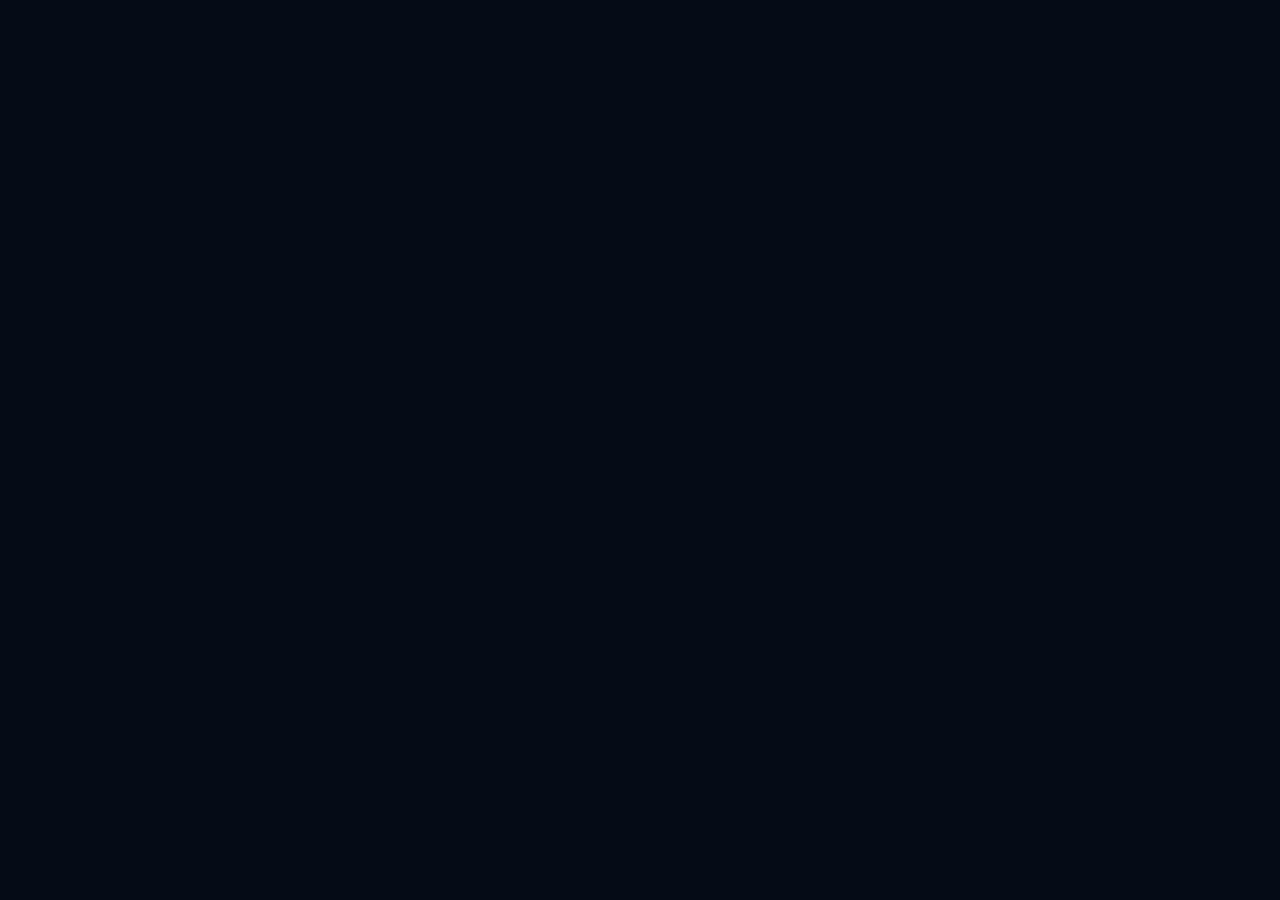
==== index.html @ f531c2b9 "Site Zera AI Solutions - versao inicial Site institucional com secoes: Hero, Servicos, Sobre, Tecnol" ====
<!DOCTYPE html>
<html lang="pt-BR">
<head>
  <meta charset="UTF-8">
  <meta name="viewport" content="width=device-width, initial-scale=1.0">
  <title>Zera AI Solution's — Automação inteligente para empresas</title>
  <meta name="description" content="Agentes de IA, sistemas personalizados e suporte técnico para empresas que querem escalar com inteligência.">

  <link rel="preconnect" href="https://fonts.googleapis.com">
  <link rel="preconnect" href="https://fonts.gstatic.com" crossorigin>
  <link href="https://fonts.googleapis.com/css2?family=Space+Grotesk:wght@400;500;600;700&family=Sora:wght@400;500;600;700&family=Outfit:wght@400;500;600;700&family=JetBrains+Mono:wght@400;500;600&display=swap" rel="stylesheet">

  <link rel="stylesheet" href="styles.css">
</head>
<body>
  <div id="root"></div>

  <script src="https://unpkg.com/react@18.3.1/umd/react.development.js" integrity="sha384-hD6/rw4ppMLGNu3tX5cjIb+uRZ7UkRJ6BPkLpg4hAu/6onKUg4lLsHAs9EBPT82L" crossorigin="anonymous"></script>
  <script src="https://unpkg.com/react-dom@18.3.1/umd/react-dom.development.js" integrity="sha384-u6aeetuaXnQ38mYT8rp6sbXaQe3NL9t+IBXmnYxwkUI2Hw4bsp2Wvmx4yRQF1uAm" crossorigin="anonymous"></script>
  <script src="https://unpkg.com/@babel/standalone@7.29.0/babel.min.js" integrity="sha384-m08KidiNqLdpJqLq95G/LEi8Qvjl/xUYll3QILypMoQ65QorJ9Lvtp2RXYGBFj1y" crossorigin="anonymous"></script>

  <script type="text/babel" src="tweaks-panel.jsx"></script>
  <script type="text/babel" src="effects.jsx"></script>
  <script type="text/babel" src="sections.jsx"></script>
  <script type="text/babel" src="app.jsx"></script>
</body>
</html>
---- styles.css ----
/* === Zera AI Solutions — Global Styles === */

:root {
  --bg-0:        #050b16;
  --bg-1:        #0a1628;
  --bg-2:        #0f2540;
  --panel:       rgba(15, 37, 64, 0.55);
  --panel-bd:    rgba(94, 198, 240, 0.18);
  --cyan:        #1ec6f0;
  --cyan-2:      #4fe3ff;
  --cyan-soft:   rgba(30, 198, 240, 0.15);
  --navy:        #0f2d4a;
  --mint:        #5cffd1;
  --text:        #e8f4ff;
  --text-mute:   #8aa3bd;
  --text-dim:    #5a7493;
  --grid:        rgba(94, 198, 240, 0.06);
  --radius:      14px;
  --radius-lg:   24px;
  --shadow-glow: 0 0 60px rgba(30, 198, 240, 0.18);
}

* { box-sizing: border-box; }
html, body { margin: 0; padding: 0; }
html { scroll-behavior: smooth; }

body {
  background: var(--bg-0);
  color: var(--text);
  font-family: 'Space Grotesk', ui-sans-serif, system-ui, sans-serif;
  font-feature-settings: 'ss01', 'cv11';
  -webkit-font-smoothing: antialiased;
  overflow-x: hidden;
  cursor: none;
}

@media (max-width: 820px) { body { cursor: auto; } }

/* === Background scaffold (fixed layers) === */
.bg-stack {
  position: fixed; inset: 0; z-index: 0; pointer-events: none;
  overflow: hidden;
}
.bg-stack .grid-lines {
  position: absolute; inset: 0;
  background-image:
    linear-gradient(var(--grid) 1px, transparent 1px),
    linear-gradient(90deg, var(--grid) 1px, transparent 1px);
  background-size: 64px 64px;
  mask-image: radial-gradient(ellipse 80% 60% at 50% 30%, #000 30%, transparent 80%);
  -webkit-mask-image: radial-gradient(ellipse 80% 60% at 50% 30%, #000 30%, transparent 80%);
}
.bg-stack .glow-a {
  position: absolute; left: -10%; top: -20%;
  width: 65vw; height: 65vw;
  background: radial-gradient(circle, rgba(30, 198, 240, 0.18), transparent 60%);
  filter: blur(40px);
  animation: drift-a 24s ease-in-out infinite alternate;
}
.bg-stack .glow-b {
  position: absolute; right: -15%; bottom: -10%;
  width: 60vw; height: 60vw;
  background: radial-gradient(circle, rgba(92, 255, 209, 0.10), transparent 60%);
  filter: blur(60px);
  animation: drift-b 32s ease-in-out infinite alternate;
}
.bg-stack canvas { position: absolute; inset: 0; width: 100%; height: 100%; }

@keyframes drift-a {
  to { transform: translate3d(8vw, 6vh, 0) scale(1.05); }
}
@keyframes drift-b {
  to { transform: translate3d(-6vw, -4vh, 0) scale(1.08); }
}

/* === Custom cursor === */
.cursor-dot, .cursor-ring {
  position: fixed; top: 0; left: 0;
  pointer-events: none; z-index: 9999;
  border-radius: 50%;
  transform: translate(-50%, -50%);
  mix-blend-mode: screen;
}
.cursor-dot {
  width: 6px; height: 6px;
  background: var(--cyan-2);
  box-shadow: 0 0 12px var(--cyan-2);
}
.cursor-ring {
  width: 36px; height: 36px;
  border: 1.5px solid rgba(79, 227, 255, 0.5);
  transition: width .25s ease, height .25s ease, border-color .25s ease, background-color .25s ease;
}
.cursor-ring.hover {
  width: 64px; height: 64px;
  border-color: rgba(79, 227, 255, 0.9);
  background: rgba(79, 227, 255, 0.08);
}
.cursor-ring.click { width: 24px; height: 24px; }
@media (max-width: 820px) { .cursor-dot, .cursor-ring { display: none; } }

/* === Layout shell === */
.app { position: relative; z-index: 1; }
.container {
  max-width: 1240px;
  margin: 0 auto;
  padding: 0 32px;
}
@media (max-width: 720px) { .container { padding: 0 20px; } }

/* === Nav === */
.nav {
  position: fixed; top: 0; left: 0; right: 0; z-index: 50;
  display: flex; align-items: center; justify-content: space-between;
  padding: 14px 32px;
  background: linear-gradient(to bottom, rgba(5, 11, 22, 0.85), rgba(5, 11, 22, 0));
  backdrop-filter: blur(12px) saturate(140%);
  -webkit-backdrop-filter: blur(12px) saturate(140%);
  border-bottom: 1px solid transparent;
  transition: transform .35s ease, background .25s ease, border-color .25s ease;
}
.nav.scrolled {
  background: rgba(5, 11, 22, 0.78);
  border-bottom-color: rgba(94, 198, 240, 0.12);
}
.nav.hidden { transform: translateY(-100%); }
.nav-logo { display: flex; align-items: center; gap: 10px; text-decoration: none; color: var(--text); }
.nav-logo img { height: 52px; width: auto; }
@media (max-width: 720px) { .nav-logo img { height: 44px; } }
.nav-links { display: flex; gap: 8px; align-items: center; }
.nav-links a {
  color: var(--text-mute); text-decoration: none;
  font-size: 14px; padding: 8px 14px; border-radius: 8px;
  transition: color .2s, background .2s;
  position: relative;
}
.nav-links a:hover { color: var(--text); background: rgba(94, 198, 240, 0.06); }
.nav-cta {
  margin-left: 8px;
  padding: 10px 18px !important;
  background: linear-gradient(135deg, var(--cyan), var(--cyan-2));
  color: var(--bg-0) !important;
  font-weight: 600;
  border-radius: 999px !important;
  box-shadow: 0 0 0 1px rgba(79, 227, 255, 0.3), 0 8px 24px rgba(30, 198, 240, 0.25);
}
.nav-cta:hover { background: linear-gradient(135deg, var(--cyan-2), var(--cyan)) !important; }

@media (max-width: 820px) {
  .nav { padding: 12px 20px; }
  .nav-links { display: none; }
  .nav-links.mobile-open {
    display: flex; flex-direction: column;
    position: absolute; top: 100%; left: 0; right: 0;
    background: rgba(5, 11, 22, 0.95);
    padding: 20px; gap: 4px;
    border-top: 1px solid rgba(94, 198, 240, 0.12);
  }
  .nav-burger { display: flex !important; }
}
.nav-burger {
  display: none;
  width: 40px; height: 40px;
  align-items: center; justify-content: center;
  border: 1px solid rgba(94, 198, 240, 0.2);
  border-radius: 10px; background: transparent; color: var(--text);
  cursor: none;
}

/* === Section base === */
section { position: relative; padding: 120px 0; }
@media (max-width: 720px) { section { padding: 80px 0; } }

.eyebrow {
  display: inline-flex; align-items: center; gap: 8px;
  font-family: 'JetBrains Mono', monospace;
  font-size: 12px; letter-spacing: 0.08em; text-transform: uppercase;
  color: var(--cyan-2);
  padding: 6px 12px;
  border: 1px solid rgba(94, 198, 240, 0.25);
  border-radius: 999px;
  background: rgba(30, 198, 240, 0.04);
}
.eyebrow .dot {
  width: 6px; height: 6px; border-radius: 50%;
  background: var(--cyan-2); box-shadow: 0 0 8px var(--cyan-2);
  animation: pulse 1.6s ease-in-out infinite;
}
@keyframes pulse {
  0%, 100% { opacity: 1; transform: scale(1); }
  50% { opacity: 0.5; transform: scale(0.7); }
}

.h-display {
  font-family: 'Space Grotesk', sans-serif;
  font-weight: 600;
  font-size: clamp(38px, 5.6vw, 84px);
  line-height: 1.02;
  letter-spacing: -0.025em;
  margin: 18px 0 0;
  text-wrap: balance;
}
.h-section {
  font-family: 'Space Grotesk', sans-serif;
  font-weight: 600;
  font-size: clamp(32px, 4vw, 56px);
  line-height: 1.05;
  letter-spacing: -0.02em;
  margin: 16px 0 0;
  text-wrap: balance;
}
.h-display .accent, .h-section .accent {
  background: linear-gradient(135deg, var(--cyan-2), var(--cyan), var(--mint));
  background-clip: text;
  -webkit-background-clip: text;
  color: transparent;
  background-size: 200% 200%;
  animation: shine 8s ease-in-out infinite;
}
@keyframes shine {
  0%, 100% { background-position: 0% 50%; }
  50% { background-position: 100% 50%; }
}

.section-lead {
  margin: 24px 0 0;
  color: var(--text-mute);
  font-size: clamp(16px, 1.3vw, 19px);
  line-height: 1.55;
  max-width: 640px;
  text-wrap: pretty;
}

/* === Buttons === */
.btn {
  display: inline-flex; align-items: center; gap: 10px;
  padding: 14px 24px;
  font-family: inherit;
  font-size: 15px; font-weight: 600;
  border-radius: 999px;
  border: none;
  cursor: none;
  text-decoration: none;
  transition: transform .2s ease, box-shadow .2s ease;
  position: relative;
  white-space: nowrap;
}
.btn-primary {
  background: linear-gradient(135deg, var(--cyan), var(--cyan-2));
  color: #04111f;
  box-shadow:
    0 0 0 1px rgba(79, 227, 255, 0.3) inset,
    0 8px 30px rgba(30, 198, 240, 0.35);
}
.btn-primary:hover { box-shadow: 0 0 0 1px rgba(79, 227, 255, 0.5) inset, 0 12px 40px rgba(30, 198, 240, 0.55); }
.btn-ghost {
  background: rgba(94, 198, 240, 0.05);
  color: var(--text);
  border: 1px solid rgba(94, 198, 240, 0.25);
}
.btn-ghost:hover { background: rgba(94, 198, 240, 0.1); border-color: rgba(94, 198, 240, 0.45); }
.btn .arrow { transition: transform .2s ease; }
.btn:hover .arrow { transform: translateX(4px); }

/* === Reveal animation === */
.reveal {
  opacity: 0; transform: translateY(24px);
  transition: opacity .9s cubic-bezier(.2,.8,.2,1), transform .9s cubic-bezier(.2,.8,.2,1);
}
.reveal.in { opacity: 1; transform: none; }
.reveal-stagger > * { transition-delay: calc(var(--i, 0) * 80ms); }

/* === Hero === */
.hero {
  min-height: 100vh;
  display: flex; flex-direction: column; justify-content: center;
  padding-top: 160px; padding-bottom: 80px;
  position: relative;
}
.hero-grid {
  display: grid; grid-template-columns: 1.1fr 0.9fr; gap: 64px; align-items: center;
}
@media (max-width: 980px) { .hero-grid { grid-template-columns: 1fr; gap: 48px; } }
.hero-cta-row { display: flex; gap: 14px; margin-top: 36px; flex-wrap: wrap; }
.hero-meta {
  display: flex; gap: 32px; margin-top: 56px;
  padding-top: 28px;
  border-top: 1px solid rgba(94, 198, 240, 0.14);
  flex-wrap: wrap;
}
.hero-meta .stat { display: flex; flex-direction: column; gap: 4px; }
.hero-meta .stat .num {
  font-family: 'Space Grotesk', sans-serif;
  font-size: 28px; font-weight: 600; color: var(--cyan-2);
  letter-spacing: -0.02em;
}
.hero-meta .stat .lbl { font-size: 12px; color: var(--text-mute); text-transform: uppercase; letter-spacing: 0.06em; }

/* Hero visual — orbiting Z */
.hero-visual {
  position: relative;
  aspect-ratio: 1;
  max-width: 520px;
  margin-left: auto;
}
.hero-visual .core {
  position: absolute; inset: 25%;
  border-radius: 28px;
  background: linear-gradient(135deg, rgba(30, 198, 240, 0.2), rgba(15, 45, 74, 0.6));
  border: 1px solid rgba(79, 227, 255, 0.4);
  display: flex; align-items: center; justify-content: center;
  box-shadow:
    0 0 80px rgba(30, 198, 240, 0.4),
    0 0 0 1px rgba(79, 227, 255, 0.15) inset;
  backdrop-filter: blur(8px);
  z-index: 3;
}
.hero-visual .core svg { width: 60%; height: 60%; }
.hero-visual .ring {
  position: absolute; inset: 0;
  border: 1px dashed rgba(94, 198, 240, 0.25);
  border-radius: 50%;
  animation: spin 40s linear infinite;
}
.hero-visual .ring.r2 { inset: 12%; animation-duration: 28s; animation-direction: reverse; border-style: dotted; }
.hero-visual .ring.r3 { inset: 22%; animation-duration: 18s; }
@keyframes spin { to { transform: rotate(360deg); } }

.hero-visual .satellite {
  position: absolute;
  width: 56px; height: 56px;
  border-radius: 14px;
  background: rgba(15, 37, 64, 0.85);
  border: 1px solid rgba(94, 198, 240, 0.3);
  display: flex; align-items: center; justify-content: center;
  font-family: 'JetBrains Mono', monospace; font-size: 11px;
  color: var(--cyan-2);
  backdrop-filter: blur(8px);
  z-index: 4;
  box-shadow: 0 8px 24px rgba(0,0,0,.4);
}
.hero-visual .sat-1 { top: 6%; left: 50%; transform: translateX(-50%); }
.hero-visual .sat-2 { top: 50%; right: 0; transform: translateY(-50%); }
.hero-visual .sat-3 { bottom: 6%; left: 50%; transform: translateX(-50%); }
.hero-visual .sat-4 { top: 50%; left: 0; transform: translateY(-50%); }

.hero-visual .data-line {
  position: absolute; inset: 0; pointer-events: none; z-index: 2;
}

/* === Service cards === */
.services-grid {
  display: grid; grid-template-columns: repeat(3, 1fr); gap: 20px;
  margin-top: 64px;
}
@media (max-width: 900px) { .services-grid { grid-template-columns: 1fr; } }

.service-card {
  position: relative;
  padding: 32px 28px;
  border-radius: var(--radius-lg);
  background: linear-gradient(180deg, rgba(15, 37, 64, 0.55), rgba(10, 22, 40, 0.7));
  border: 1px solid rgba(94, 198, 240, 0.16);
  overflow: hidden;
  transform-style: preserve-3d;
  transition: border-color .25s ease, transform .25s cubic-bezier(.2,.8,.2,1);
  min-height: 360px;
  display: flex; flex-direction: column;
}
.service-card::before {
  content: ""; position: absolute; inset: -1px;
  background: radial-gradient(400px circle at var(--mx, 50%) var(--my, 50%),
    rgba(79, 227, 255, 0.18), transparent 40%);
  opacity: 0; transition: opacity .35s ease;
  pointer-events: none; border-radius: inherit;
}
.service-card:hover::before { opacity: 1; }
.service-card:hover { border-color: rgba(79, 227, 255, 0.4); }

.service-card .num {
  font-family: 'JetBrains Mono', monospace;
  font-size: 12px; color: var(--text-dim);
  letter-spacing: 0.1em;
}
.service-card .icon {
  width: 56px; height: 56px;
  border-radius: 14px;
  background: linear-gradient(135deg, rgba(30, 198, 240, 0.18), rgba(15, 45, 74, 0.4));
  border: 1px solid rgba(79, 227, 255, 0.25);
  display: flex; align-items: center; justify-content: center;
  margin: 16px 0 24px;
  color: var(--cyan-2);
  position: relative;
  z-index: 1;
}
.service-card h3 {
  font-size: 24px; font-weight: 600;
  letter-spacing: -0.01em; margin: 0 0 12px;
  position: relative; z-index: 1;
}
.service-card p {
  color: var(--text-mute); font-size: 15px; line-height: 1.6;
  margin: 0; flex: 1;
  position: relative; z-index: 1;
}
.service-card .feats {
  list-style: none; padding: 0; margin: 24px 0 0;
  display: flex; flex-direction: column; gap: 8px;
  position: relative; z-index: 1;
}
.service-card .feats li {
  display: flex; align-items: center; gap: 10px;
  font-size: 13px; color: var(--text);
  font-family: 'JetBrains Mono', monospace;
}
.service-card .feats li::before {
  content: ""; width: 6px; height: 6px; border-radius: 50%;
  background: var(--cyan-2); box-shadow: 0 0 8px var(--cyan-2);
}

/* === Sobre === */
.about-grid {
  display: grid; grid-template-columns: 1fr 1fr; gap: 64px; align-items: center;
  margin-top: 64px;
}
@media (max-width: 900px) { .about-grid { grid-template-columns: 1fr; gap: 40px; } }
.about-text p { color: var(--text-mute); font-size: 17px; line-height: 1.65; }
.about-stats {
  display: grid; grid-template-columns: repeat(2, 1fr); gap: 16px;
}
.stat-tile {
  padding: 28px 24px;
  border-radius: var(--radius);
  background: rgba(15, 37, 64, 0.4);
  border: 1px solid rgba(94, 198, 240, 0.16);
}
.stat-tile .num {
  font-family: 'Space Grotesk', sans-serif;
  font-size: 44px; font-weight: 600; line-height: 1;
  background: linear-gradient(135deg, var(--cyan-2), var(--mint));
  background-clip: text; -webkit-background-clip: text; color: transparent;
  letter-spacing: -0.03em;
}
.stat-tile .lbl { color: var(--text-mute); font-size: 14px; margin-top: 10px; }

/* === Tech marquee === */
.tech-marquee {
  margin-top: 56px;
  position: relative;
  mask-image: linear-gradient(90deg, transparent, #000 10%, #000 90%, transparent);
  -webkit-mask-image: linear-gradient(90deg, transparent, #000 10%, #000 90%, transparent);
  overflow: hidden;
}
.tech-track {
  display: flex; gap: 14px;
  animation: marquee 38s linear infinite;
  width: max-content;
}
.tech-marquee.row-2 .tech-track { animation-direction: reverse; animation-duration: 46s; }
@keyframes marquee {
  to { transform: translateX(-50%); }
}
.tech-chip {
  display: inline-flex; align-items: center; gap: 10px;
  padding: 14px 22px;
  border-radius: 999px;
  background: rgba(15, 37, 64, 0.5);
  border: 1px solid rgba(94, 198, 240, 0.18);
  font-family: 'JetBrains Mono', monospace;
  font-size: 14px; color: var(--text);
  white-space: nowrap;
  transition: border-color .2s, background .2s;
}
.tech-chip:hover { border-color: rgba(79, 227, 255, 0.5); background: rgba(30, 198, 240, 0.1); }
.tech-chip .blob {
  width: 22px; height: 22px; border-radius: 6px;
  display: flex; align-items: center; justify-content: center;
  font-size: 11px; font-weight: 700;
  color: #04111f;
  background: var(--cyan-2);
}

/* === Cases === */
.cases-grid {
  display: grid; grid-template-columns: repeat(6, 1fr); gap: 20px;
  margin-top: 56px;
}
@media (max-width: 900px) { .cases-grid { grid-template-columns: 1fr; } }
.case-card {
  position: relative;
  border-radius: var(--radius-lg);
  background: linear-gradient(180deg, rgba(15, 37, 64, 0.6), rgba(10, 22, 40, 0.7));
  border: 1px solid rgba(94, 198, 240, 0.16);
  padding: 28px;
  overflow: hidden;
  display: flex; flex-direction: column;
  min-height: 320px;
  transition: border-color .25s, transform .25s;
}
.case-card.span-3 { grid-column: span 3; }
.case-card.span-4 { grid-column: span 4; }
.case-card.span-2 { grid-column: span 2; }
@media (max-width: 900px) {
  .case-card.span-3, .case-card.span-4, .case-card.span-2 { grid-column: span 1; }
}
.case-card:hover { border-color: rgba(79, 227, 255, 0.4); transform: translateY(-4px); }
.case-card .tag {
  font-family: 'JetBrains Mono', monospace;
  font-size: 11px; color: var(--cyan-2);
  letter-spacing: 0.08em; text-transform: uppercase;
}
.case-card h4 {
  font-size: 22px; font-weight: 600; margin: 14px 0 8px; letter-spacing: -0.01em;
}
.case-card p {
  color: var(--text-mute); font-size: 14px; line-height: 1.6; margin: 0;
}
.case-card .metric-row {
  display: flex; gap: 24px; margin-top: auto; padding-top: 20px;
  border-top: 1px solid rgba(94, 198, 240, 0.12);
}
.case-card .metric .v { font-size: 22px; font-weight: 600; color: var(--text); }
.case-card .metric .l { font-size: 11px; color: var(--text-mute); text-transform: uppercase; letter-spacing: 0.06em; margin-top: 2px; }

.case-visual {
  position: absolute; inset: 0; opacity: 0.5; pointer-events: none;
}
.case-visual.scan {
  background: repeating-linear-gradient(45deg,
    transparent, transparent 12px,
    rgba(79, 227, 255, 0.05) 12px, rgba(79, 227, 255, 0.05) 13px);
}

/* === FAQ === */
.faq-list { margin-top: 48px; display: flex; flex-direction: column; gap: 12px; max-width: 820px; }
.faq-item {
  border: 1px solid rgba(94, 198, 240, 0.16);
  border-radius: var(--radius);
  background: rgba(15, 37, 64, 0.4);
  overflow: hidden;
  transition: border-color .2s, background .2s;
}
.faq-item:hover { border-color: rgba(94, 198, 240, 0.3); }
.faq-item.open { border-color: rgba(79, 227, 255, 0.5); background: rgba(15, 37, 64, 0.6); }
.faq-q {
  display: flex; align-items: center; justify-content: space-between;
  padding: 22px 26px;
  cursor: none;
  font-size: 16px; font-weight: 500; color: var(--text);
  user-select: none;
}
.faq-q .plus {
  width: 28px; height: 28px; border-radius: 8px;
  background: rgba(94, 198, 240, 0.1);
  display: flex; align-items: center; justify-content: center;
  color: var(--cyan-2);
  transition: transform .25s, background .25s;
}
.faq-item.open .faq-q .plus { transform: rotate(45deg); background: rgba(79, 227, 255, 0.2); }
.faq-a {
  max-height: 0; overflow: hidden;
  transition: max-height .35s ease;
}
.faq-item.open .faq-a { max-height: 320px; }
.faq-a p {
  padding: 0 26px 22px; margin: 0;
  color: var(--text-mute); font-size: 15px; line-height: 1.65;
}

/* === Contact === */
.contact-grid {
  display: grid; grid-template-columns: 1fr 1.1fr; gap: 56px;
  margin-top: 56px; align-items: start;
}
@media (max-width: 900px) { .contact-grid { grid-template-columns: 1fr; gap: 40px; } }

.contact-info { display: flex; flex-direction: column; gap: 24px; }
.contact-info .info-tile {
  display: flex; gap: 16px; align-items: flex-start;
  padding: 18px;
  border: 1px solid rgba(94, 198, 240, 0.16);
  border-radius: var(--radius);
  background: rgba(15, 37, 64, 0.3);
}
.contact-info .info-tile .icon {
  width: 40px; height: 40px; border-radius: 10px;
  background: rgba(30, 198, 240, 0.12);
  display: flex; align-items: center; justify-content: center;
  color: var(--cyan-2); flex-shrink: 0;
}
.contact-info .info-tile .lbl { color: var(--text-mute); font-size: 13px; }
.contact-info .info-tile .val { color: var(--text); font-size: 16px; font-weight: 500; margin-top: 2px; }

.contact-form {
  padding: 32px;
  border-radius: var(--radius-lg);
  background: linear-gradient(180deg, rgba(15, 37, 64, 0.6), rgba(10, 22, 40, 0.7));
  border: 1px solid rgba(94, 198, 240, 0.2);
  position: relative;
  overflow: hidden;
}
.contact-form::after {
  content: ""; position: absolute; inset: 0;
  background: radial-gradient(600px circle at var(--mx, 50%) var(--my, 50%),
    rgba(79, 227, 255, 0.08), transparent 50%);
  pointer-events: none;
}
.field { display: flex; flex-direction: column; gap: 8px; margin-bottom: 18px; position: relative; }
.field label {
  font-size: 12px; color: var(--text-mute); text-transform: uppercase;
  letter-spacing: 0.06em; font-family: 'JetBrains Mono', monospace;
}
.field input, .field textarea, .field select {
  font-family: inherit;
  font-size: 15px;
  color: var(--text);
  background: rgba(5, 11, 22, 0.5);
  border: 1px solid rgba(94, 198, 240, 0.2);
  border-radius: 10px;
  padding: 14px 16px;
  outline: none;
  transition: border-color .2s, background .2s, box-shadow .2s;
  cursor: none;
}
.field textarea { resize: vertical; min-height: 110px; }
.field input:focus, .field textarea:focus, .field select:focus {
  border-color: var(--cyan-2);
  background: rgba(5, 11, 22, 0.7);
  box-shadow: 0 0 0 3px rgba(79, 227, 255, 0.12);
}
.field.error input, .field.error textarea, .field.error select { border-color: #ff6b8e; }
.field .err-msg {
  font-size: 12px; color: #ff8aa8; margin-top: 4px;
  font-family: 'JetBrains Mono', monospace;
}
.field-row { display: grid; grid-template-columns: 1fr 1fr; gap: 14px; }
@media (max-width: 600px) { .field-row { grid-template-columns: 1fr; } }

.form-success {
  display: flex; flex-direction: column; align-items: center; justify-content: center;
  text-align: center; padding: 40px 20px; gap: 16px;
  min-height: 360px;
}
.form-success .check-orb {
  width: 80px; height: 80px; border-radius: 50%;
  background: linear-gradient(135deg, rgba(92, 255, 209, 0.25), rgba(30, 198, 240, 0.15));
  border: 1px solid rgba(92, 255, 209, 0.5);
  display: flex; align-items: center; justify-content: center;
  color: var(--mint);
  box-shadow: 0 0 40px rgba(92, 255, 209, 0.3);
  animation: pop .5s cubic-bezier(.2,.8,.2,1.4);
}
@keyframes pop {
  from { transform: scale(0.4); opacity: 0; }
}
.form-success h3 { font-size: 24px; margin: 0; }
.form-success p { color: var(--text-mute); margin: 0; }

/* === Footer === */
.footer {
  padding: 60px 0 40px;
  border-top: 1px solid rgba(94, 198, 240, 0.12);
  margin-top: 60px;
}
.footer-grid {
  display: flex; align-items: center; justify-content: space-between;
  gap: 24px; flex-wrap: wrap;
}
.footer-logo { display: flex; align-items: center; gap: 12px; color: var(--text); }
.footer-logo img { height: 36px; }
.footer .copy { color: var(--text-dim); font-size: 13px; font-family: 'JetBrains Mono', monospace; }
.footer .links { display: flex; gap: 18px; }
.footer .links a { color: var(--text-mute); font-size: 13px; text-decoration: none; }
.footer .links a:hover { color: var(--cyan-2); }
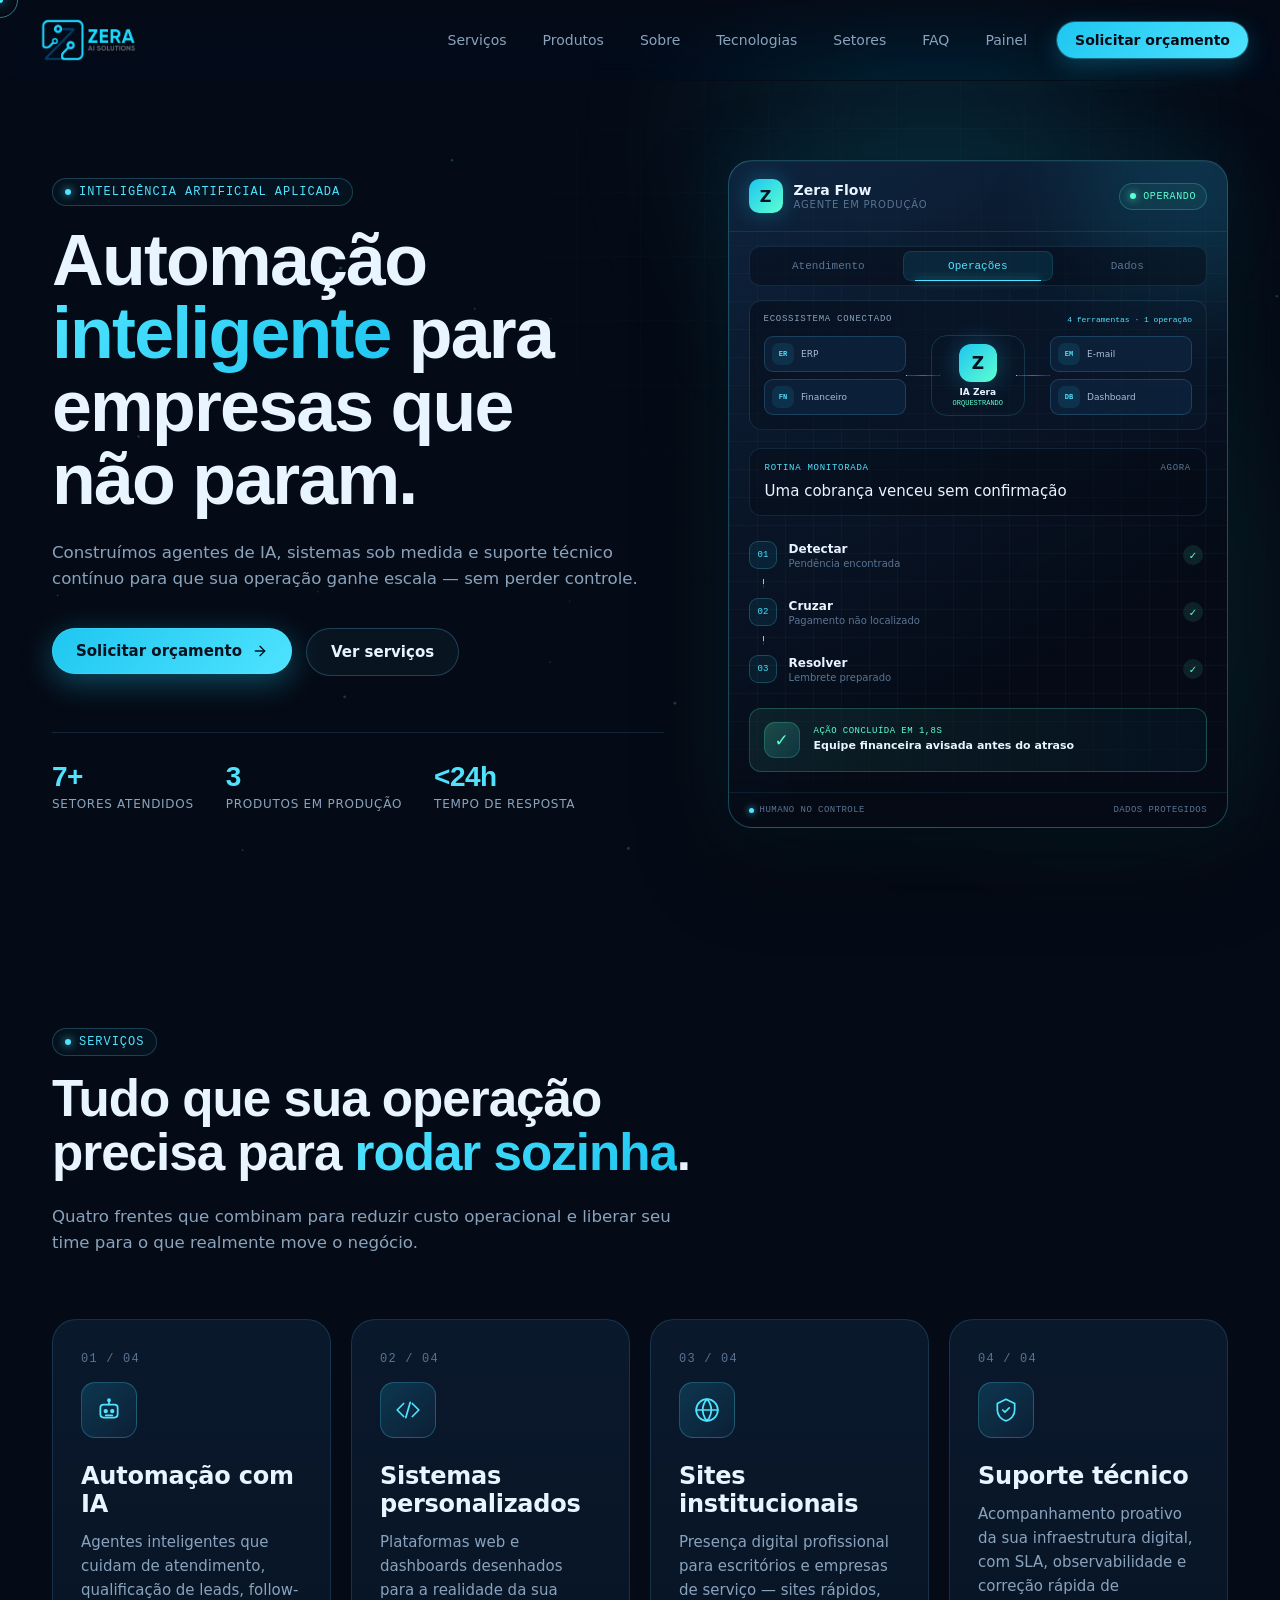
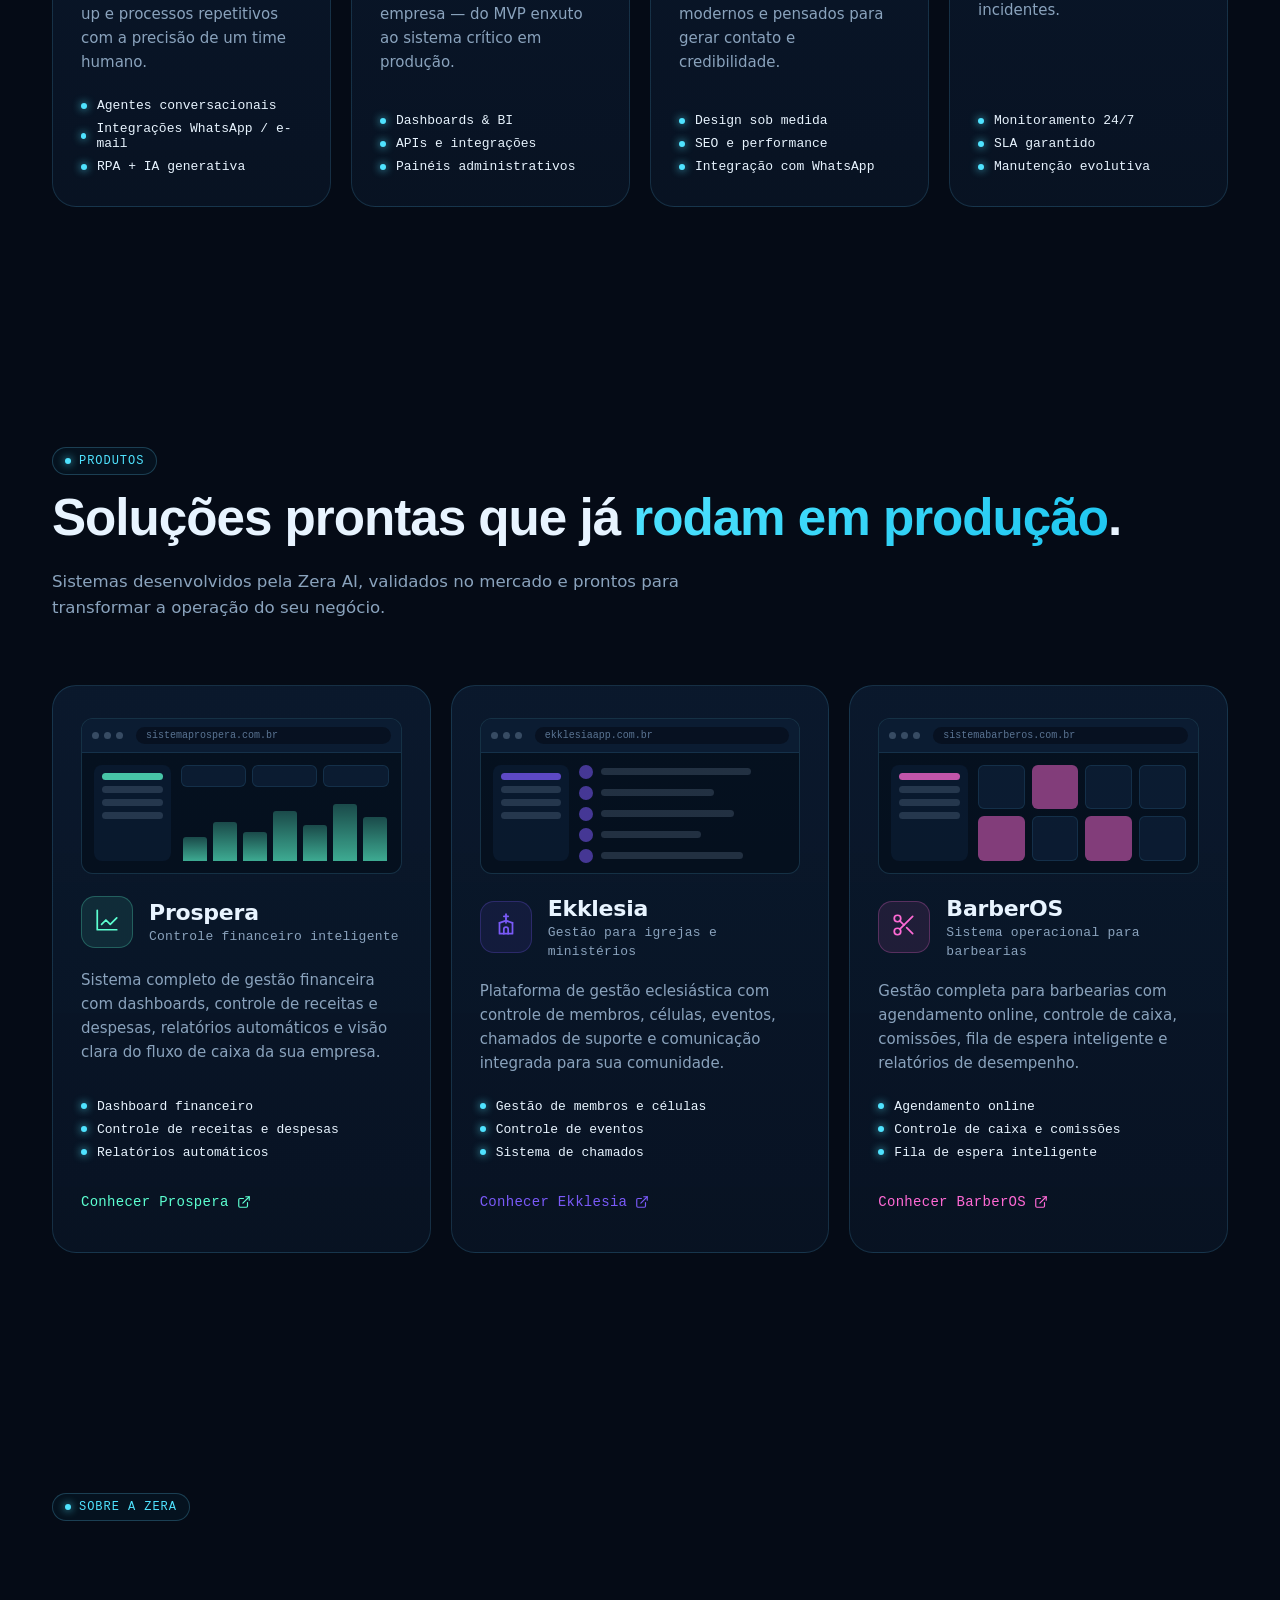
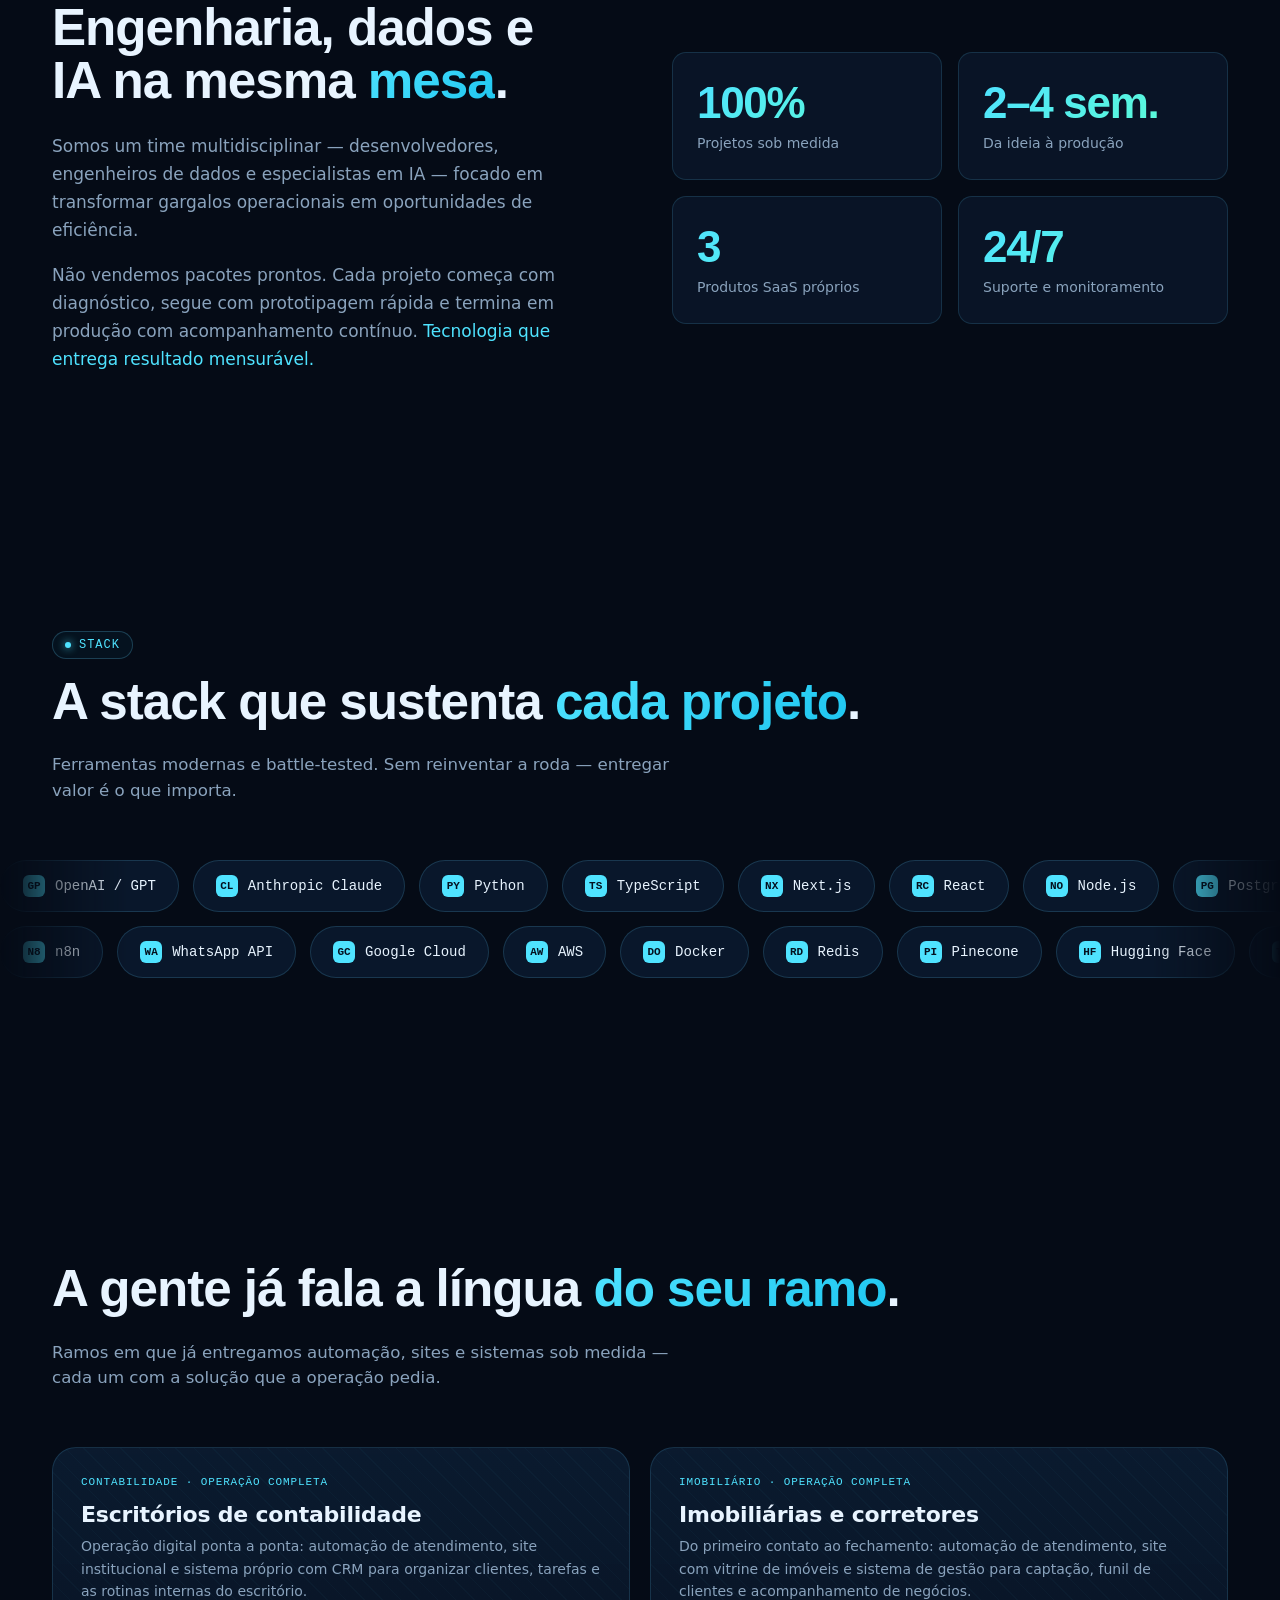
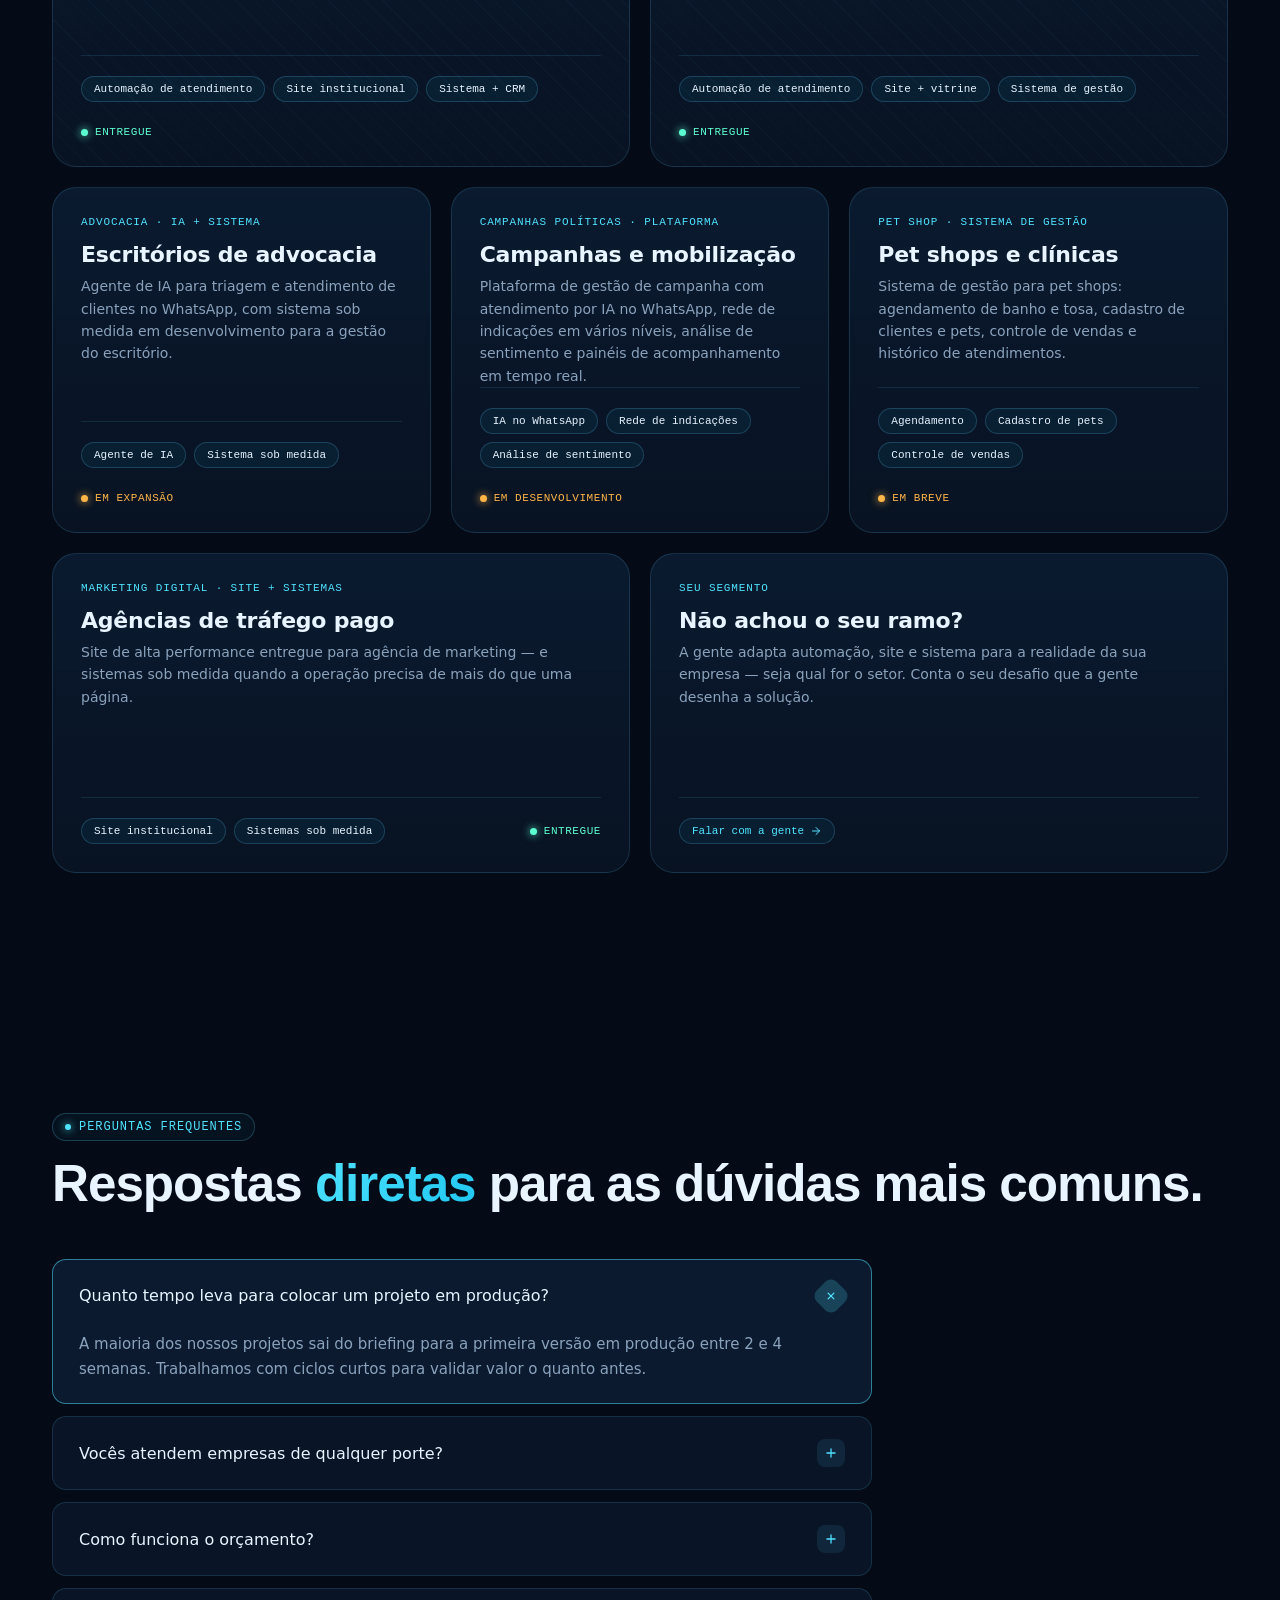
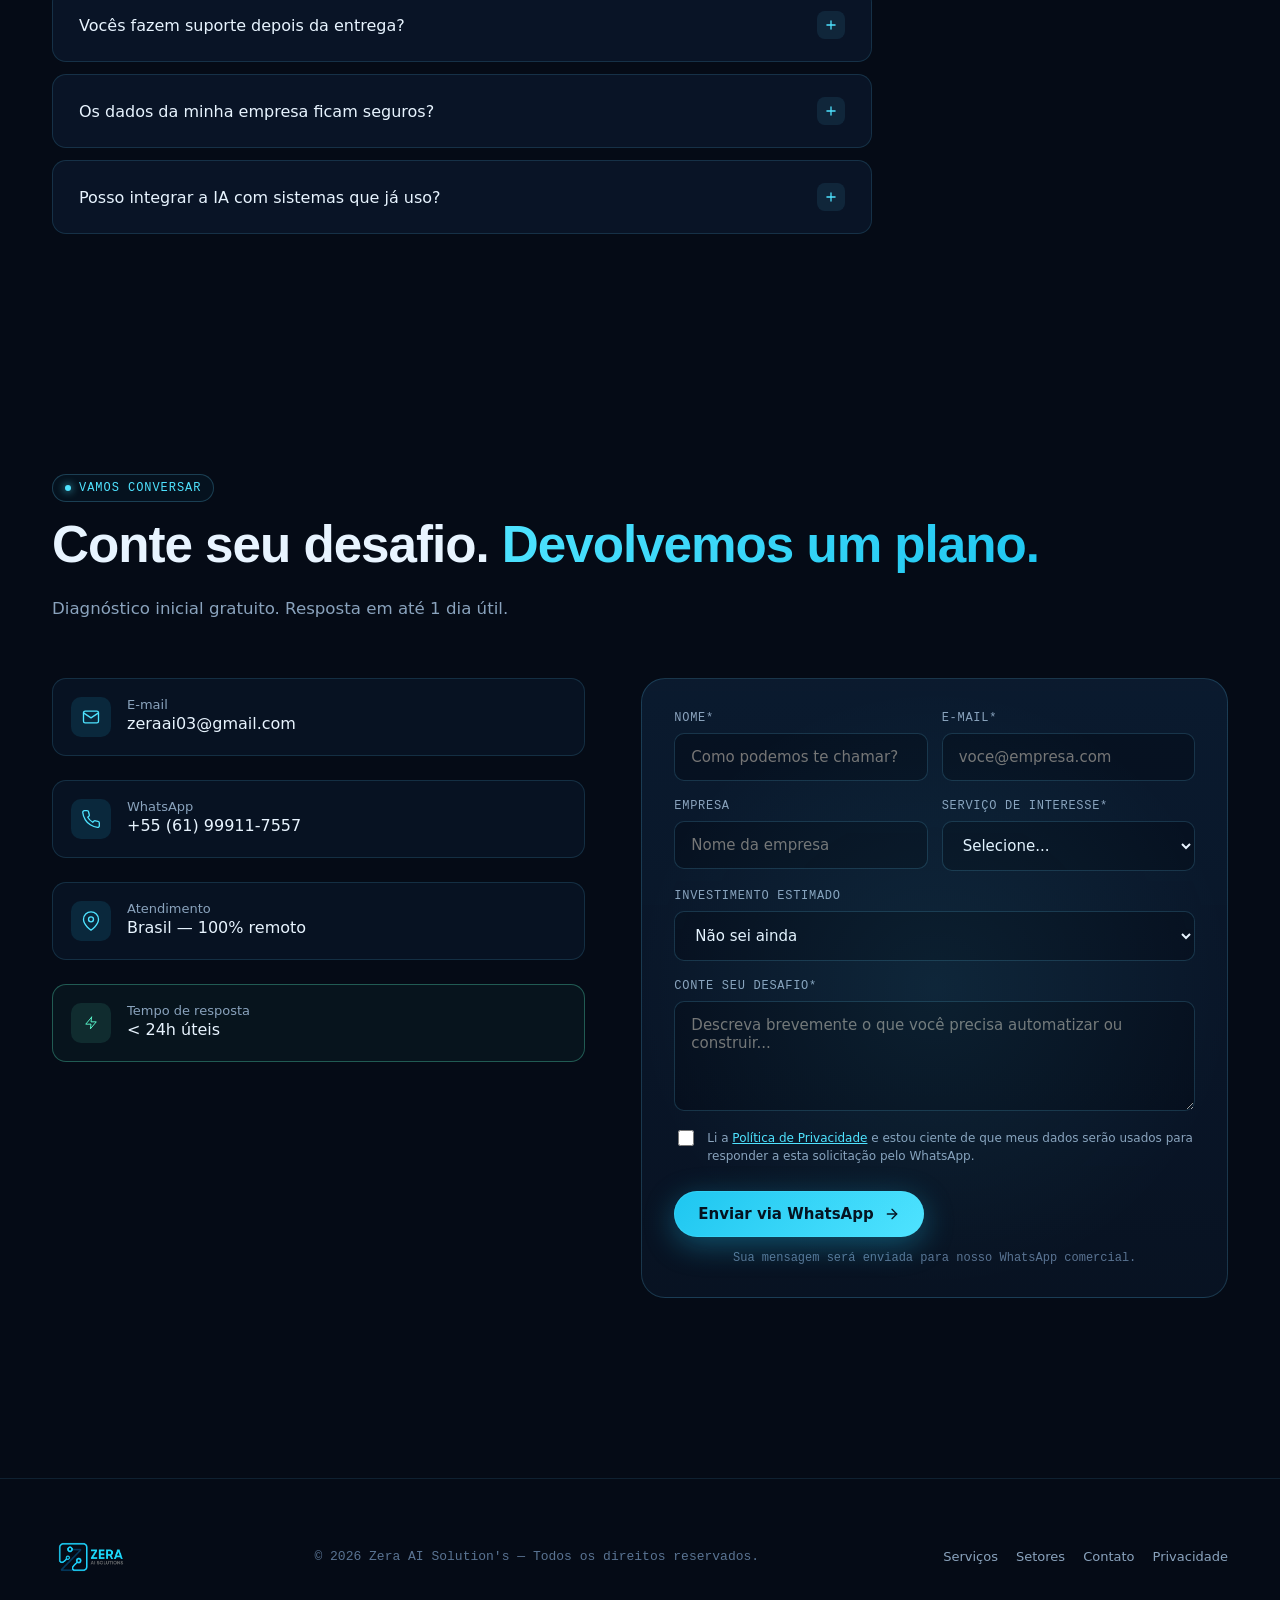
==== commit 82a35d89: "Melhora hero, privacidade e performance do site" ====
--- a/index.html
+++ b/index.html
@@ -5,6 +5,9 @@
   <meta name="viewport" content="width=device-width, initial-scale=1.0">
   <title>Zera AI Solution's — Automação inteligente para empresas</title>
   <meta name="description" content="Agentes de IA, sistemas personalizados e suporte técnico para empresas que querem escalar com inteligência.">
+
+  <link rel="icon" type="image/png" href="assets/zera-logo.png">
+  <link rel="apple-touch-icon" href="assets/zera-logo.png">
 
   <link rel="preconnect" href="https://fonts.googleapis.com">
   <link rel="preconnect" href="https://fonts.gstatic.com" crossorigin>
@@ -15,13 +18,10 @@
 <body>
   <div id="root"></div>
 
-  <script src="https://unpkg.com/react@18.3.1/umd/react.development.js" integrity="sha384-hD6/rw4ppMLGNu3tX5cjIb+uRZ7UkRJ6BPkLpg4hAu/6onKUg4lLsHAs9EBPT82L" crossorigin="anonymous"></script>
-  <script src="https://unpkg.com/react-dom@18.3.1/umd/react-dom.development.js" integrity="sha384-u6aeetuaXnQ38mYT8rp6sbXaQe3NL9t+IBXmnYxwkUI2Hw4bsp2Wvmx4yRQF1uAm" crossorigin="anonymous"></script>
-  <script src="https://unpkg.com/@babel/standalone@7.29.0/babel.min.js" integrity="sha384-m08KidiNqLdpJqLq95G/LEi8Qvjl/xUYll3QILypMoQ65QorJ9Lvtp2RXYGBFj1y" crossorigin="anonymous"></script>
-
-  <script type="text/babel" src="tweaks-panel.jsx"></script>
-  <script type="text/babel" src="effects.jsx"></script>
-  <script type="text/babel" src="sections.jsx"></script>
-  <script type="text/babel" src="app.jsx"></script>
+  <script src="assets/vendor/react.production.min.js"></script>
+  <script src="assets/vendor/react-dom.production.min.js"></script>
+  <script src="effects.js"></script>
+  <script src="sections.js"></script>
+  <script src="app.js"></script>
 </body>
 </html>
--- a/styles.css
+++ b/styles.css
@@ -20,7 +20,7 @@
   --shadow-glow: 0 0 60px rgba(30, 198, 240, 0.18);
 }
 
-* { box-sizing: border-box; }
+* { box-sizing: border-box; cursor: none; }
 html, body { margin: 0; padding: 0; }
 html { scroll-behavior: smooth; }
 
@@ -32,9 +32,19 @@
   -webkit-font-smoothing: antialiased;
   overflow-x: hidden;
   cursor: none;
-}
-
-@media (max-width: 820px) { body { cursor: auto; } }
+  user-select: none;
+  -webkit-user-select: none;
+  caret-color: transparent;
+}
+
+input, textarea, select, [contenteditable] {
+  cursor: text;
+  user-select: text;
+  -webkit-user-select: text;
+  caret-color: auto;
+}
+
+@media (max-width: 820px) { *, body { cursor: auto; } }
 
 /* === Background scaffold (fixed layers) === */
 .bg-stack {
@@ -47,27 +57,28 @@
     linear-gradient(var(--grid) 1px, transparent 1px),
     linear-gradient(90deg, var(--grid) 1px, transparent 1px);
   background-size: 64px 64px;
-  mask-image: radial-gradient(ellipse 80% 60% at 50% 30%, #000 30%, transparent 80%);
-  -webkit-mask-image: radial-gradient(ellipse 80% 60% at 50% 30%, #000 30%, transparent 80%);
+  opacity: .52;
+  mask-image: radial-gradient(ellipse 62% 55% at 72% 28%, #000 18%, transparent 78%);
+  -webkit-mask-image: radial-gradient(ellipse 62% 55% at 72% 28%, #000 18%, transparent 78%);
 }
 .bg-stack .glow-a {
-  position: absolute; left: -10%; top: -20%;
-  width: 65vw; height: 65vw;
-  background: radial-gradient(circle, rgba(30, 198, 240, 0.18), transparent 60%);
-  filter: blur(40px);
-  animation: drift-a 24s ease-in-out infinite alternate;
+  position: absolute; left: 46%; top: -22%;
+  width: 54vw; height: 54vw;
+  background: radial-gradient(circle, rgba(30, 198, 240, 0.14), transparent 62%);
+  filter: blur(52px);
+  animation: drift-a 34s ease-in-out infinite alternate;
 }
 .bg-stack .glow-b {
   position: absolute; right: -15%; bottom: -10%;
   width: 60vw; height: 60vw;
-  background: radial-gradient(circle, rgba(92, 255, 209, 0.10), transparent 60%);
+  background: radial-gradient(circle, rgba(92, 255, 209, 0.055), transparent 60%);
   filter: blur(60px);
   animation: drift-b 32s ease-in-out infinite alternate;
 }
-.bg-stack canvas { position: absolute; inset: 0; width: 100%; height: 100%; }
+.bg-stack canvas { position: absolute; inset: 0; width: 100%; height: 100%; opacity: .66; }
 
 @keyframes drift-a {
-  to { transform: translate3d(8vw, 6vh, 0) scale(1.05); }
+  to { transform: translate3d(3vw, 4vh, 0) scale(1.04); }
 }
 @keyframes drift-b {
   to { transform: translate3d(-6vw, -4vh, 0) scale(1.08); }
@@ -296,64 +307,103 @@
 }
 .hero-meta .stat .lbl { font-size: 12px; color: var(--text-mute); text-transform: uppercase; letter-spacing: 0.06em; }
 
-/* Hero visual — orbiting Z */
-.hero-visual {
-  position: relative;
-  aspect-ratio: 1;
-  max-width: 520px;
-  margin-left: auto;
-}
-.hero-visual .core {
-  position: absolute; inset: 25%;
-  border-radius: 28px;
-  background: linear-gradient(135deg, rgba(30, 198, 240, 0.2), rgba(15, 45, 74, 0.6));
-  border: 1px solid rgba(79, 227, 255, 0.4);
-  display: flex; align-items: center; justify-content: center;
-  box-shadow:
-    0 0 80px rgba(30, 198, 240, 0.4),
-    0 0 0 1px rgba(79, 227, 255, 0.15) inset;
-  backdrop-filter: blur(8px);
-  z-index: 3;
-}
-.hero-visual .core svg { width: 60%; height: 60%; }
-.hero-visual .ring {
-  position: absolute; inset: 0;
-  border: 1px dashed rgba(94, 198, 240, 0.25);
-  border-radius: 50%;
-  animation: spin 40s linear infinite;
-}
-.hero-visual .ring.r2 { inset: 12%; animation-duration: 28s; animation-direction: reverse; border-style: dotted; }
-.hero-visual .ring.r3 { inset: 22%; animation-duration: 18s; }
-@keyframes spin { to { transform: rotate(360deg); } }
-
-.hero-visual .satellite {
-  position: absolute;
-  width: 56px; height: 56px;
-  border-radius: 14px;
-  background: rgba(15, 37, 64, 0.85);
-  border: 1px solid rgba(94, 198, 240, 0.3);
-  display: flex; align-items: center; justify-content: center;
-  font-family: 'JetBrains Mono', monospace; font-size: 11px;
-  color: var(--cyan-2);
-  backdrop-filter: blur(8px);
-  z-index: 4;
-  box-shadow: 0 8px 24px rgba(0,0,0,.4);
-}
-.hero-visual .sat-1 { top: 6%; left: 50%; transform: translateX(-50%); }
-.hero-visual .sat-2 { top: 50%; right: 0; transform: translateY(-50%); }
-.hero-visual .sat-3 { bottom: 6%; left: 50%; transform: translateX(-50%); }
-.hero-visual .sat-4 { top: 50%; left: 0; transform: translateY(-50%); }
-
-.hero-visual .data-line {
-  position: absolute; inset: 0; pointer-events: none; z-index: 2;
+/* Hero visual — live automation console */
+.automation-console {
+  position: relative; width: min(100%, 510px); margin-left: auto;
+  border: 1px solid rgba(79, 227, 255, .28); border-radius: 24px; overflow: hidden;
+  background: linear-gradient(150deg, rgba(15, 37, 64, .92), rgba(5, 11, 22, .96) 72%);
+  box-shadow: 0 30px 90px rgba(0, 0, 0, .44), 0 0 80px rgba(30, 198, 240, .12), inset 0 1px rgba(255,255,255,.04);
+  backdrop-filter: blur(16px); isolation: isolate;
+}
+.automation-console::before {
+  content: ''; position: absolute; inset: 0; z-index: -1; pointer-events: none;
+  background-image: linear-gradient(rgba(94,198,240,.045) 1px, transparent 1px), linear-gradient(90deg, rgba(94,198,240,.045) 1px, transparent 1px);
+  background-size: 28px 28px; mask-image: linear-gradient(to bottom, transparent, #000 20%, #000 80%, transparent);
+}
+.console-glow { position: absolute; width: 240px; height: 240px; right: -90px; top: -100px; border-radius: 50%; background: rgba(30,198,240,.15); filter: blur(50px); pointer-events: none; z-index: -1; }
+.console-topbar { display: flex; align-items: center; justify-content: space-between; gap: 18px; padding: 18px 20px; border-bottom: 1px solid rgba(94,198,240,.12); }
+.console-brand { display: flex; align-items: center; gap: 11px; }
+.console-brand > div { display: flex; flex-direction: column; gap: 1px; }
+.console-brand strong { font-size: 14px; color: var(--text); }
+.console-brand small { color: var(--text-dim); font-size: 10px; text-transform: uppercase; letter-spacing: .08em; }
+.console-mark { display: grid; place-items: center; width: 34px; height: 34px; border-radius: 10px; background: linear-gradient(135deg, var(--cyan), var(--mint)); color: #04111f; font-weight: 800; box-shadow: 0 0 22px rgba(30,198,240,.32); }
+.live-status { display: inline-flex; align-items: center; gap: 7px; padding: 7px 10px; border: 1px solid rgba(92,255,209,.22); border-radius: 999px; background: rgba(92,255,209,.06); color: var(--mint); font: 500 10px 'JetBrains Mono', monospace; text-transform: uppercase; letter-spacing: .06em; }
+.live-status i { width: 6px; height: 6px; border-radius: 50%; background: var(--mint); box-shadow: 0 0 9px var(--mint); animation: pulse 1.6s ease-in-out infinite; }
+.console-tabs { display: grid; grid-template-columns: repeat(3, 1fr); margin: 14px 20px 0; padding: 4px; border: 1px solid rgba(94,198,240,.12); border-radius: 11px; background: rgba(5,11,22,.45); }
+.console-tabs button { position: relative; padding: 9px 7px; border: 0; border-radius: 8px; background: transparent; color: var(--text-dim); font: 500 11px 'JetBrains Mono', monospace; cursor: pointer; transition: color .2s, background .2s, box-shadow .2s; }
+.console-tabs button:hover { color: var(--text); }
+.console-tabs button.active { color: var(--cyan-2); background: rgba(30,198,240,.11); box-shadow: inset 0 0 0 1px rgba(79,227,255,.12); }
+.console-tabs button.active::after { content: ''; position: absolute; left: 12px; right: 12px; bottom: 0; height: 1px; background: var(--cyan-2); box-shadow: 0 0 8px var(--cyan-2); }
+.network-stage { margin: 14px 20px 0; padding: 13px 14px 14px; border: 1px solid rgba(94,198,240,.13); border-radius: 13px; background: linear-gradient(135deg, rgba(5,11,22,.56), rgba(15,37,64,.28)); animation: consoleIn .45s cubic-bezier(.2,.8,.2,1); }
+.network-heading { display: flex; align-items: center; justify-content: space-between; gap: 10px; margin-bottom: 12px; }
+.network-heading span { color: var(--text-mute); font: 500 9px 'JetBrains Mono', monospace; text-transform: uppercase; letter-spacing: .08em; }
+.network-heading small { color: var(--cyan-2); font: 400 8px 'JetBrains Mono', monospace; }
+.network-map { display: grid; grid-template-columns: minmax(76px,1fr) 34px 76px 34px minmax(76px,1fr); align-items: center; }
+.tool-stack { display: flex; flex-direction: column; gap: 7px; }
+.tool-chip { display: flex; align-items: center; gap: 7px; min-width: 0; padding: 6px 7px; border: 1px solid rgba(94,198,240,.2); border-radius: 9px; background: rgba(15,37,64,.72); animation: toolIn .38s cubic-bezier(.2,.8,.2,1) both; animation-delay: var(--tool-delay); }
+@keyframes toolIn { from { transform: scale(.94); filter: brightness(.72); } to { transform: scale(1); filter: brightness(1); } }
+.tool-chip i { display: grid; place-items: center; flex: 0 0 auto; width: 22px; height: 22px; border-radius: 7px; background: rgba(30,198,240,.11); color: var(--cyan-2); font: 600 7px 'JetBrains Mono', monospace; font-style: normal; }
+.tool-chip span { min-width: 0; overflow: hidden; text-overflow: ellipsis; color: #a9bfd3; font-size: 9px; white-space: nowrap; }
+.network-rail { position: relative; height: 1px; overflow: hidden; background: linear-gradient(90deg, rgba(79,227,255,.12), rgba(79,227,255,.48), rgba(79,227,255,.12)); }
+.network-rail::before, .network-rail::after { content: ''; position: absolute; top: -6px; width: 1px; height: 7px; background: rgba(79,227,255,.25); }
+.network-rail::before { left: 0; }.network-rail::after { right: 0; }
+.network-rail i { position: absolute; top: -2px; left: -4px; width: 5px; height: 5px; border-radius: 50%; background: var(--cyan-2); box-shadow: 0 0 9px var(--cyan-2); animation: railFlow 1.9s ease-in-out infinite; }
+.rail-out i { animation-delay: .9s; }
+@keyframes railFlow { 0% { transform: translateX(0); opacity: 0; } 15%,80% { opacity: 1; } 100% { transform: translateX(36px); opacity: 0; } }
+.orchestration-core { position: relative; display: flex; flex-direction: column; align-items: center; gap: 2px; text-align: center; }
+.orchestration-core::before { content: ''; position: absolute; inset: -9px; border: 1px solid rgba(79,227,255,.16); border-radius: 16px; animation: coreBreath 2.4s ease-in-out infinite; }
+@keyframes coreBreath { 50% { transform: scale(1.08); border-color: rgba(92,255,209,.35); } }
+.orchestration-core > span { display: grid; place-items: center; width: 38px; height: 38px; margin-bottom: 3px; border-radius: 12px; background: linear-gradient(135deg, var(--cyan), var(--mint)); color: #04111f; font-size: 17px; font-weight: 800; box-shadow: 0 0 24px rgba(30,198,240,.3); }
+.orchestration-core strong { color: var(--text); font-size: 9px; }
+.orchestration-core small { color: var(--mint); font: 400 7px 'JetBrains Mono', monospace; text-transform: uppercase; }
+.console-body { padding: 18px 20px 20px; animation: consoleIn .45s cubic-bezier(.2,.8,.2,1); }
+@keyframes consoleIn { from { opacity: 0; transform: translateY(7px); } }
+.console-request { padding: 14px 15px; border: 1px solid rgba(94,198,240,.12); border-radius: 12px; background: rgba(5,11,22,.42); }
+.request-meta { display: flex; justify-content: space-between; gap: 12px; color: var(--cyan-2); font: 500 9px 'JetBrains Mono', monospace; text-transform: uppercase; letter-spacing: .08em; }
+.request-meta b { color: var(--text-dim); font-weight: 400; }
+.console-request p { margin: 8px 0 0; color: var(--text); font-size: 15px; font-weight: 500; line-height: 1.35; }
+.automation-flow { padding: 15px 0; }
+.flow-step { display: grid; grid-template-columns: 30px 1fr 24px; align-items: center; gap: 10px; min-height: 48px; animation: stepIn .42s cubic-bezier(.2,.8,.2,1) both; animation-delay: var(--step-delay); }
+@keyframes stepIn { to { transform: translateX(0); filter: brightness(1); } from { transform: translateX(-8px); filter: brightness(.68); } }
+.step-number { display: grid; place-items: center; width: 28px; height: 28px; border: 1px solid rgba(79,227,255,.22); border-radius: 9px; background: rgba(30,198,240,.08); color: var(--cyan-2); font: 500 9px 'JetBrains Mono', monospace; }
+.flow-step > div { display: flex; flex-direction: column; gap: 2px; }
+.flow-step strong { color: var(--text); font-size: 12px; font-weight: 600; }
+.flow-step small { color: var(--text-dim); font-size: 10px; }
+.step-check { display: grid; place-items: center; width: 20px; height: 20px; border-radius: 50%; background: rgba(92,255,209,.1); color: var(--mint); font-size: 10px; font-style: normal; }
+.flow-line { width: 1px; height: 9px; margin-left: 14px; background: rgba(79,227,255,.16); overflow: hidden; }
+.flow-line i { display: block; width: 1px; height: 5px; background: var(--cyan-2); box-shadow: 0 0 5px var(--cyan-2); animation: dataDrop 1.5s ease-in-out infinite; }
+@keyframes dataDrop { from { transform: translateY(-6px); } to { transform: translateY(12px); } }
+.console-result { display: grid; grid-template-columns: 38px 1fr; align-items: center; gap: 12px; padding: 13px 14px; border: 1px solid rgba(92,255,209,.22); border-radius: 12px; background: linear-gradient(90deg, rgba(92,255,209,.08), rgba(30,198,240,.04)); }
+.result-icon { display: grid; place-items: center; width: 36px; height: 36px; border-radius: 11px; background: linear-gradient(135deg, rgba(92,255,209,.2), rgba(30,198,240,.12)); color: var(--mint); font-size: 17px; box-shadow: inset 0 0 0 1px rgba(92,255,209,.18); }
+.console-result > div:last-child { display: flex; flex-direction: column; gap: 3px; }
+.console-result small { color: var(--mint); font: 500 9px 'JetBrains Mono', monospace; text-transform: uppercase; letter-spacing: .05em; }
+.console-result strong { color: var(--text); font-size: 11px; line-height: 1.35; }
+.console-footer { display: flex; justify-content: space-between; gap: 14px; padding: 12px 20px; border-top: 1px solid rgba(94,198,240,.1); color: var(--text-dim); font: 400 9px 'JetBrains Mono', monospace; text-transform: uppercase; letter-spacing: .05em; }
+.console-footer span { display: flex; align-items: center; gap: 6px; }
+.footer-dot { width: 5px; height: 5px; border-radius: 50%; background: var(--cyan-2); box-shadow: 0 0 7px var(--cyan-2); }
+@media (max-width: 980px) { .automation-console { margin: 0 auto; } }
+@media (max-width: 520px) {
+  .console-topbar, .console-body { padding-left: 15px; padding-right: 15px; }
+  .console-tabs { margin-left: 15px; margin-right: 15px; }
+  .network-stage { margin-left: 15px; margin-right: 15px; }
+  .network-map { grid-template-columns: minmax(64px,1fr) 20px 68px 20px minmax(64px,1fr); }
+  .tool-chip { padding: 5px; gap: 5px; }
+  .tool-chip i { width: 19px; height: 19px; }
+  .network-heading small { display: none; }
+  .console-footer { padding-left: 15px; padding-right: 15px; }
+  .console-footer span:last-child { display: none; }
+}
+@media (prefers-reduced-motion: reduce) {
+  .console-body, .network-stage, .tool-chip, .orchestration-core::before, .network-rail i, .flow-step, .flow-line i { animation: none; opacity: 1; transform: none; }
 }
 
 /* === Service cards === */
 .services-grid {
-  display: grid; grid-template-columns: repeat(3, 1fr); gap: 20px;
+  display: grid; grid-template-columns: repeat(4, 1fr); gap: 20px;
   margin-top: 64px;
 }
-@media (max-width: 900px) { .services-grid { grid-template-columns: 1fr; } }
+@media (max-width: 1100px) { .services-grid { grid-template-columns: repeat(2, 1fr); } }
+@media (max-width: 700px) { .services-grid { grid-template-columns: 1fr; } }
 
 .service-card {
   position: relative;
@@ -418,6 +468,179 @@
   background: var(--cyan-2); box-shadow: 0 0 8px var(--cyan-2);
 }
 
+/* === Produtos === */
+.products-grid {
+  display: grid; grid-template-columns: repeat(3, 1fr); gap: 20px;
+  margin-top: 64px;
+}
+@media (max-width: 900px) { .products-grid { grid-template-columns: 1fr; } }
+
+.product-card {
+  position: relative;
+  padding: 32px 28px;
+  border-radius: var(--radius-lg);
+  background: linear-gradient(180deg, rgba(15, 37, 64, 0.55), rgba(10, 22, 40, 0.7));
+  border: 1px solid rgba(94, 198, 240, 0.16);
+  overflow: hidden;
+  transform-style: preserve-3d;
+  transition: border-color .25s ease, transform .25s cubic-bezier(.2,.8,.2,1);
+  display: flex; flex-direction: column;
+}
+.product-card::before {
+  content: ""; position: absolute; inset: -1px;
+  background: radial-gradient(400px circle at var(--mx, 50%) var(--my, 50%),
+    rgba(79, 227, 255, 0.18), transparent 40%);
+  opacity: 0; transition: opacity .35s ease;
+  pointer-events: none; border-radius: inherit;
+}
+.product-card:hover::before { opacity: 1; }
+.product-card:hover { border-color: rgba(79, 227, 255, 0.4); }
+
+/* Product browser mockup */
+.product-mock {
+  border-radius: 12px;
+  border: 1px solid rgba(94, 198, 240, 0.18);
+  background: rgba(5, 11, 22, 0.55);
+  overflow: hidden;
+  margin-bottom: 22px;
+  position: relative; z-index: 1;
+}
+.product-mock .mock-bar {
+  display: flex; align-items: center; gap: 5px;
+  padding: 8px 10px;
+  background: rgba(15, 37, 64, 0.6);
+  border-bottom: 1px solid rgba(94, 198, 240, 0.12);
+}
+.product-mock .mock-dot {
+  width: 7px; height: 7px; border-radius: 50%;
+  background: rgba(138, 163, 189, 0.35);
+}
+.product-mock .mock-url {
+  margin-left: 8px;
+  flex: 1;
+  font-family: 'JetBrains Mono', monospace;
+  font-size: 10px; color: var(--text-dim);
+  background: rgba(5, 11, 22, 0.6);
+  border-radius: 999px;
+  padding: 3px 10px;
+  white-space: nowrap; overflow: hidden; text-overflow: ellipsis;
+}
+.product-mock .mock-body {
+  display: flex; gap: 10px;
+  padding: 12px;
+  height: 120px;
+}
+.product-mock .mock-side {
+  display: flex; flex-direction: column; gap: 6px;
+  width: 26%;
+  padding: 8px;
+  border-radius: 8px;
+  background: rgba(15, 37, 64, 0.45);
+}
+.product-mock .mock-side span {
+  height: 7px; border-radius: 4px;
+  background: rgba(138, 163, 189, 0.22);
+}
+.product-mock .mock-side span:first-child { background: var(--pa); opacity: 0.75; }
+.product-mock .mock-main {
+  flex: 1;
+  display: flex; flex-direction: column; gap: 8px;
+  min-width: 0;
+}
+.product-mock .mock-cards { display: flex; gap: 6px; }
+.product-mock .mock-cards span {
+  flex: 1; height: 22px; border-radius: 6px;
+  background: rgba(15, 37, 64, 0.6);
+  border: 1px solid rgba(94, 198, 240, 0.12);
+}
+.product-mock .mock-chart {
+  flex: 1;
+  display: flex; align-items: flex-end; gap: 6px;
+  padding: 4px 2px 0;
+}
+.product-mock .mock-chart i {
+  flex: 1; border-radius: 3px 3px 0 0;
+  background: linear-gradient(to top, var(--pa), transparent 160%);
+  opacity: 0.65;
+}
+.product-mock .mock-list { display: flex; flex-direction: column; gap: 7px; }
+.product-mock .mock-row { display: flex; align-items: center; gap: 8px; }
+.product-mock .mock-row .ava {
+  width: 14px; height: 14px; border-radius: 50%;
+  background: var(--pa); opacity: 0.55; flex-shrink: 0;
+}
+.product-mock .mock-row .ln {
+  height: 7px; border-radius: 4px;
+  background: rgba(138, 163, 189, 0.22);
+}
+.product-mock .mock-slots {
+  flex: 1;
+  display: grid; grid-template-columns: repeat(4, 1fr);
+  gap: 7px;
+}
+.product-mock .mock-slots span {
+  border-radius: 6px;
+  background: rgba(15, 37, 64, 0.6);
+  border: 1px solid rgba(94, 198, 240, 0.12);
+}
+.product-mock .mock-slots span.busy {
+  background: var(--pa); opacity: 0.5; border-color: transparent;
+}
+
+.product-header {
+  display: flex; align-items: center; gap: 16px;
+  margin-bottom: 20px;
+}
+.product-header .icon {
+  width: 52px; height: 52px; min-width: 52px;
+  border-radius: 14px;
+  border: 1px solid rgba(79, 227, 255, 0.25);
+  display: flex; align-items: center; justify-content: center;
+  position: relative; z-index: 1;
+}
+.product-header h3 {
+  font-size: 22px; font-weight: 600;
+  letter-spacing: -0.01em; margin: 0;
+  position: relative; z-index: 1;
+}
+.product-tagline {
+  font-size: 13px; color: var(--text-mute);
+  font-family: 'JetBrains Mono', monospace;
+  letter-spacing: 0.02em;
+}
+.product-card p {
+  color: var(--text-mute); font-size: 15px; line-height: 1.6;
+  margin: 0; flex: 1;
+  position: relative; z-index: 1;
+}
+.product-card .feats {
+  list-style: none; padding: 0; margin: 24px 0 0;
+  display: flex; flex-direction: column; gap: 8px;
+  position: relative; z-index: 1;
+}
+.product-card .feats li {
+  display: flex; align-items: center; gap: 10px;
+  font-size: 13px; color: var(--text);
+  font-family: 'JetBrains Mono', monospace;
+}
+.product-card .feats li::before {
+  content: ""; width: 6px; height: 6px; border-radius: 50%;
+  background: var(--cyan-2); box-shadow: 0 0 8px var(--cyan-2);
+}
+.product-link {
+  display: inline-flex; align-items: center; gap: 8px;
+  margin-top: 24px; padding: 10px 0;
+  font-size: 14px; font-weight: 500;
+  text-decoration: none;
+  font-family: 'JetBrains Mono', monospace;
+  letter-spacing: 0.02em;
+  transition: opacity .2s ease;
+  position: relative; z-index: 1;
+}
+.product-link:hover { opacity: 0.8; }
+.product-link svg { transition: transform .2s ease; }
+.product-link:hover svg { transform: translate(2px, -2px); }
+
 /* === Sobre === */
 .about-grid {
   display: grid; grid-template-columns: 1fr 1fr; gap: 64px; align-items: center;
@@ -497,11 +720,22 @@
   min-height: 320px;
   transition: border-color .25s, transform .25s;
 }
-.case-card.span-3 { grid-column: span 3; }
-.case-card.span-4 { grid-column: span 4; }
-.case-card.span-2 { grid-column: span 2; }
+/* Card grids: the Reveal wrapper is the real grid item — carry spans on it
+   and let each card stretch to a uniform row height. */
+.services-grid > .reveal,
+.products-grid > .reveal,
+.cases-grid > .reveal { display: flex; }
+.services-grid > .reveal > *,
+.products-grid > .reveal > *,
+.cases-grid > .reveal > * { width: 100%; }
+
+.cases-grid > .reveal.span-3 { grid-column: span 3; }
+.cases-grid > .reveal.span-4 { grid-column: span 4; }
+.cases-grid > .reveal.span-2 { grid-column: span 2; }
 @media (max-width: 900px) {
-  .case-card.span-3, .case-card.span-4, .case-card.span-2 { grid-column: span 1; }
+  .cases-grid > .reveal.span-3,
+  .cases-grid > .reveal.span-4,
+  .cases-grid > .reveal.span-2 { grid-column: span 1; }
 }
 .case-card:hover { border-color: rgba(79, 227, 255, 0.4); transform: translateY(-4px); }
 .case-card .tag {
@@ -521,6 +755,39 @@
 }
 .case-card .metric .v { font-size: 22px; font-weight: 600; color: var(--text); }
 .case-card .metric .l { font-size: 11px; color: var(--text-mute); text-transform: uppercase; letter-spacing: 0.06em; margin-top: 2px; }
+
+/* Sector footer (chips + status) */
+.sector-footer {
+  justify-content: space-between; align-items: center;
+  gap: 12px; flex-wrap: wrap;
+}
+.sector-chips { display: flex; gap: 8px; flex-wrap: wrap; }
+.sector-chip {
+  display: inline-flex; align-items: center; gap: 6px;
+  font-family: 'JetBrains Mono', monospace;
+  font-size: 11px; color: var(--text);
+  padding: 6px 12px;
+  border-radius: 999px;
+  border: 1px solid rgba(94, 198, 240, 0.22);
+  background: rgba(30, 198, 240, 0.06);
+  text-decoration: none;
+}
+.sector-chip.link { color: var(--cyan-2); transition: background .2s, border-color .2s; }
+.sector-chip.link:hover { background: rgba(30, 198, 240, 0.14); border-color: rgba(79, 227, 255, 0.5); }
+.sector-chip.link .arrow { width: 12px; height: 12px; }
+.sector-status {
+  display: inline-flex; align-items: center; gap: 7px;
+  font-family: 'JetBrains Mono', monospace;
+  font-size: 11px; letter-spacing: 0.05em; text-transform: uppercase;
+  color: var(--mint);
+}
+.sector-status .dot {
+  width: 7px; height: 7px; border-radius: 50%;
+  background: var(--mint); box-shadow: 0 0 8px var(--mint);
+  animation: pulse 1.6s ease-in-out infinite;
+}
+.sector-status.dev { color: #ffb648; }
+.sector-status.dev .dot { background: #ffb648; box-shadow: 0 0 8px #ffb648; }
 
 .case-visual {
   position: absolute; inset: 0; opacity: 0.5; pointer-events: none;
@@ -672,3 +939,43 @@
 .footer .links { display: flex; gap: 18px; }
 .footer .links a { color: var(--text-mute); font-size: 13px; text-decoration: none; }
 .footer .links a:hover { color: var(--cyan-2); }
+
+/* === Privacy === */
+body.modal-open { overflow: hidden; }
+.privacy-consent { margin: 4px 0 18px; }
+.privacy-consent label { display: flex; align-items: flex-start; gap: 10px; color: var(--text-mute); font-size: 12px; line-height: 1.5; cursor: pointer; }
+.privacy-consent input { width: 16px; height: 16px; margin-top: 1px; accent-color: var(--cyan); flex: 0 0 auto; cursor: pointer; }
+.privacy-consent a, .privacy-content a { color: var(--cyan-2); }
+.privacy-consent.error label { color: #ff8aa8; }
+.privacy-consent .err-msg { margin: 6px 0 0 26px; }
+
+.privacy-overlay {
+  position: fixed; inset: 0; z-index: 10000;
+  display: grid; place-items: center; padding: 24px;
+  background: rgba(2, 7, 15, .82); backdrop-filter: blur(12px);
+}
+.privacy-modal {
+  width: min(900px, 100%); max-height: min(880px, calc(100vh - 48px));
+  display: flex; flex-direction: column; overflow: hidden;
+  border: 1px solid rgba(79, 227, 255, .28); border-radius: 24px;
+  background: linear-gradient(180deg, rgba(15, 37, 64, .98), rgba(5, 11, 22, .99));
+  box-shadow: 0 30px 100px rgba(0, 0, 0, .55), 0 0 60px rgba(30, 198, 240, .10);
+}
+.privacy-head { display: flex; justify-content: space-between; gap: 24px; padding: 30px 34px 22px; border-bottom: 1px solid rgba(94, 198, 240, .13); }
+.privacy-head h2 { margin: 14px 0 6px; font-size: clamp(28px, 4vw, 42px); letter-spacing: -.03em; }
+.privacy-head p { margin: 0; color: var(--text-dim); font-size: 12px; font-family: 'JetBrains Mono', monospace; }
+.privacy-close { width: 40px; height: 40px; flex: 0 0 auto; border: 1px solid rgba(94, 198, 240, .2); border-radius: 12px; background: rgba(94, 198, 240, .07); color: var(--text); font-size: 28px; line-height: 1; cursor: pointer; }
+.privacy-close:hover { border-color: var(--cyan-2); color: var(--cyan-2); }
+.privacy-content { overflow-y: auto; padding: 28px 34px; color: var(--text-mute); font-size: 15px; line-height: 1.72; }
+.privacy-content > p:first-child { color: var(--text); font-size: 17px; }
+.privacy-content section { padding: 7px 0; }
+.privacy-content h3 { color: var(--text); font-size: 18px; margin: 12px 0 6px; }
+.privacy-content p { margin: 0; }
+.privacy-actions { display: flex; justify-content: flex-end; padding: 18px 34px; border-top: 1px solid rgba(94, 198, 240, .13); background: rgba(5, 11, 22, .5); }
+@media (max-width: 600px) {
+  .privacy-overlay { padding: 0; place-items: stretch; }
+  .privacy-modal { width: 100%; max-height: 100vh; height: 100vh; border-radius: 0; }
+  .privacy-head, .privacy-content { padding-left: 20px; padding-right: 20px; }
+  .privacy-actions { padding: 14px 20px; }
+  .privacy-actions .btn { width: 100%; justify-content: center; }
+}
